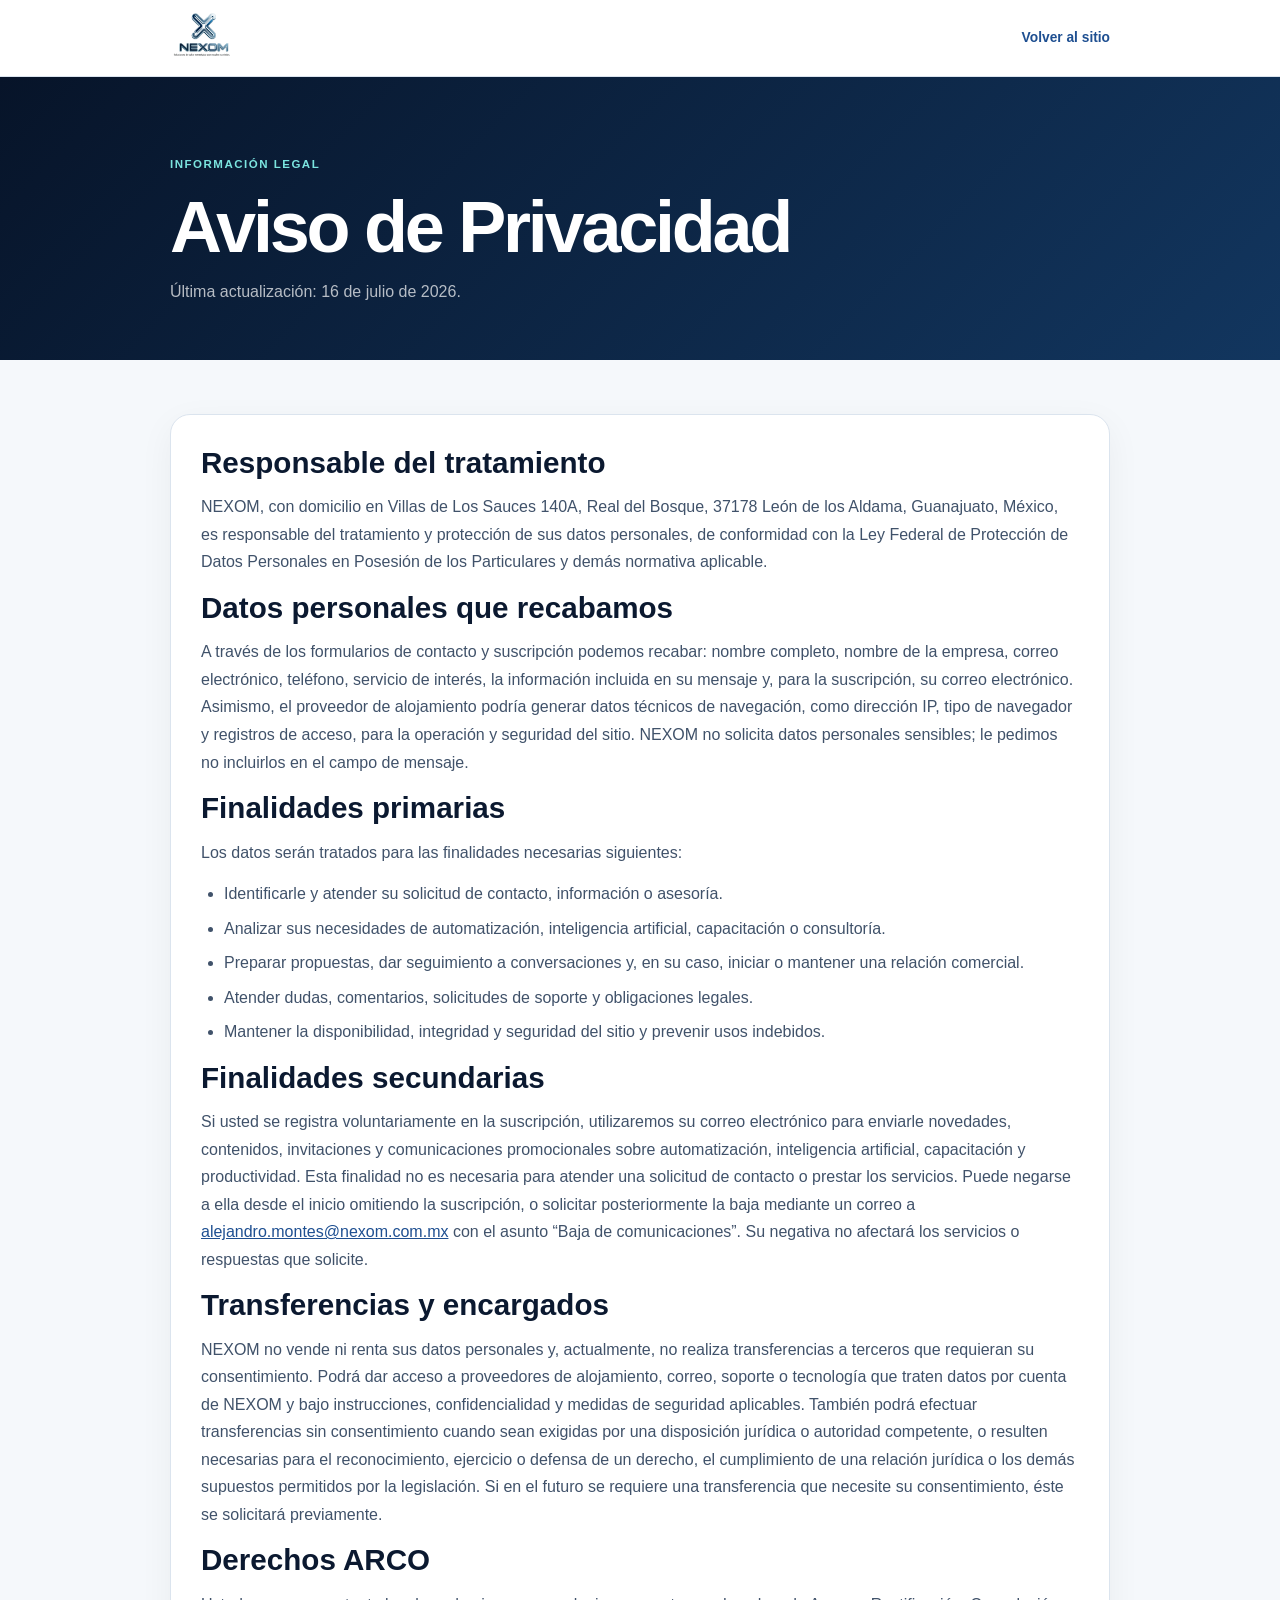
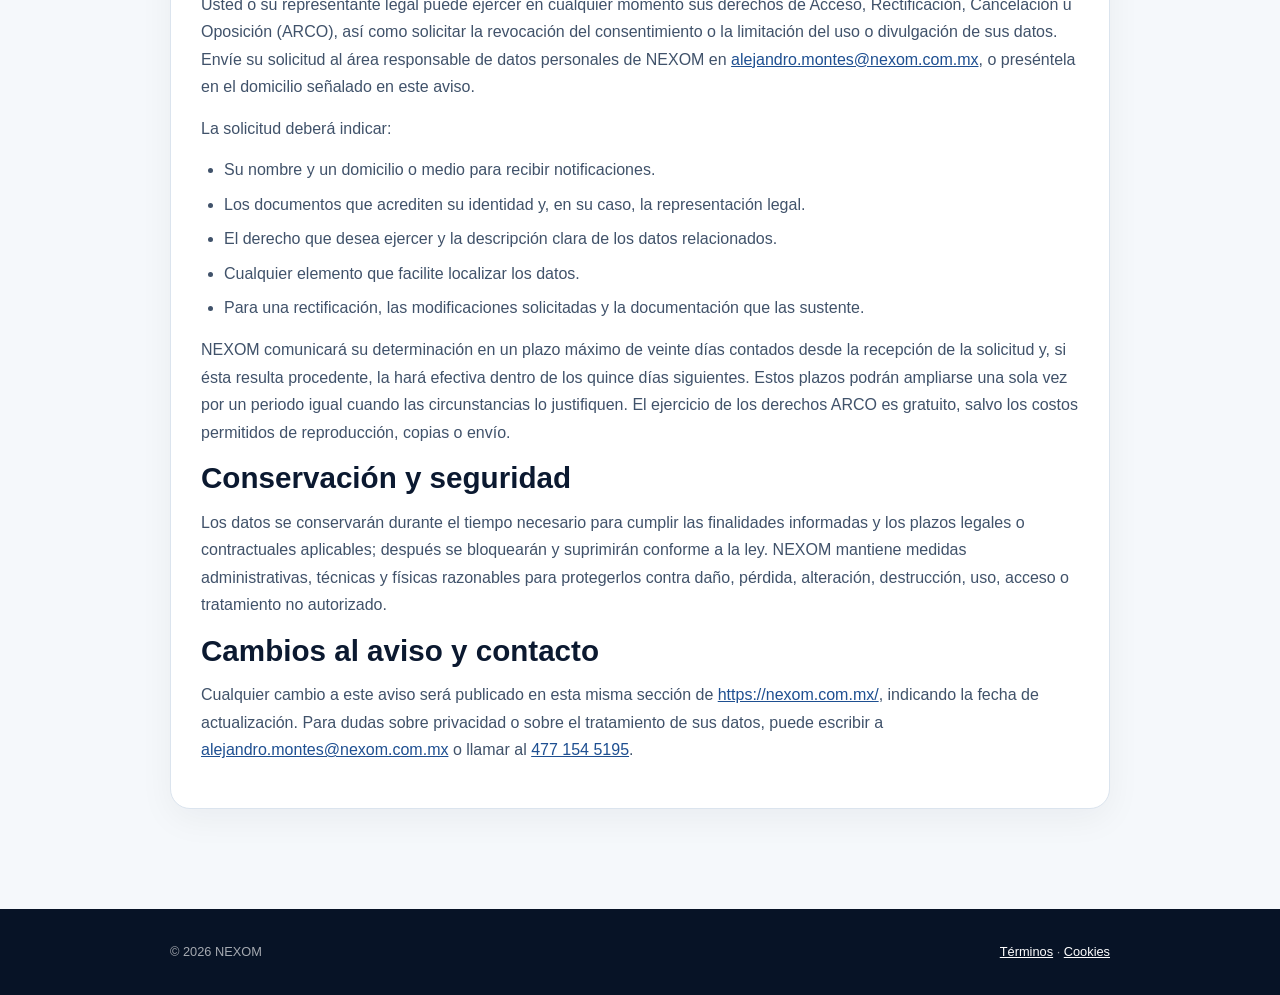
==== aviso-de-privacidad/index.html @ 3512c061 "segundo diseño de pádina versión 03  05/08/2026" ====
<!doctype html>
<html lang="es-MX">
<head>
  <meta charset="utf-8"><meta name="viewport" content="width=device-width,initial-scale=1">
  <title>Aviso de Privacidad | NEXOM</title>
  <meta name="description" content="Aviso de Privacidad de NEXOM.">
  <link rel="icon" href="../images/logo_nexom_sinfondo.png" type="image/png"><link rel="stylesheet" href="../css/legal.css">
</head>
<body>
<header class="legal-header"><div class="container legal-nav"><a class="legal-brand" href="../index.html" aria-label="NEXOM, inicio"><img src="../images/logo_nexom_sinfondo.png" alt="NEXOM"></a><a class="back-link" href="../index.html">Volver al sitio</a></div></header>
<section class="legal-hero"><div class="container"><span>Información legal</span><h1>Aviso de Privacidad</h1><p>Última actualización: 16 de julio de 2026.</p></div></section>
<main class="legal-main"><div class="container"><article class="legal-card">
  <h2>Responsable del tratamiento</h2>
  <p>NEXOM, con domicilio en Villas de Los Sauces 140A, Real del Bosque, 37178 León de los Aldama, Guanajuato, México, es responsable del tratamiento y protección de sus datos personales, de conformidad con la Ley Federal de Protección de Datos Personales en Posesión de los Particulares y demás normativa aplicable.</p>

  <h2>Datos personales que recabamos</h2>
  <p>A través de los formularios de contacto y suscripción podemos recabar: nombre completo, nombre de la empresa, correo electrónico, teléfono, servicio de interés, la información incluida en su mensaje y, para la suscripción, su correo electrónico. Asimismo, el proveedor de alojamiento podría generar datos técnicos de navegación, como dirección IP, tipo de navegador y registros de acceso, para la operación y seguridad del sitio. NEXOM no solicita datos personales sensibles; le pedimos no incluirlos en el campo de mensaje.</p>

  <h2>Finalidades primarias</h2>
  <p>Los datos serán tratados para las finalidades necesarias siguientes:</p>
  <ul><li>Identificarle y atender su solicitud de contacto, información o asesoría.</li><li>Analizar sus necesidades de automatización, inteligencia artificial, capacitación o consultoría.</li><li>Preparar propuestas, dar seguimiento a conversaciones y, en su caso, iniciar o mantener una relación comercial.</li><li>Atender dudas, comentarios, solicitudes de soporte y obligaciones legales.</li><li>Mantener la disponibilidad, integridad y seguridad del sitio y prevenir usos indebidos.</li></ul>

  <h2>Finalidades secundarias</h2>
  <p>Si usted se registra voluntariamente en la suscripción, utilizaremos su correo electrónico para enviarle novedades, contenidos, invitaciones y comunicaciones promocionales sobre automatización, inteligencia artificial, capacitación y productividad. Esta finalidad no es necesaria para atender una solicitud de contacto o prestar los servicios. Puede negarse a ella desde el inicio omitiendo la suscripción, o solicitar posteriormente la baja mediante un correo a <a href="mailto:alejandro.montes@nexom.com.mx">alejandro.montes@nexom.com.mx</a> con el asunto “Baja de comunicaciones”. Su negativa no afectará los servicios o respuestas que solicite.</p>

  <h2>Transferencias y encargados</h2>
  <p>NEXOM no vende ni renta sus datos personales y, actualmente, no realiza transferencias a terceros que requieran su consentimiento. Podrá dar acceso a proveedores de alojamiento, correo, soporte o tecnología que traten datos por cuenta de NEXOM y bajo instrucciones, confidencialidad y medidas de seguridad aplicables. También podrá efectuar transferencias sin consentimiento cuando sean exigidas por una disposición jurídica o autoridad competente, o resulten necesarias para el reconocimiento, ejercicio o defensa de un derecho, el cumplimiento de una relación jurídica o los demás supuestos permitidos por la legislación. Si en el futuro se requiere una transferencia que necesite su consentimiento, éste se solicitará previamente.</p>

  <h2>Derechos ARCO</h2>
  <p>Usted o su representante legal puede ejercer en cualquier momento sus derechos de Acceso, Rectificación, Cancelación u Oposición (ARCO), así como solicitar la revocación del consentimiento o la limitación del uso o divulgación de sus datos. Envíe su solicitud al área responsable de datos personales de NEXOM en <a href="mailto:alejandro.montes@nexom.com.mx">alejandro.montes@nexom.com.mx</a>, o preséntela en el domicilio señalado en este aviso.</p>
  <p>La solicitud deberá indicar:</p>
  <ul><li>Su nombre y un domicilio o medio para recibir notificaciones.</li><li>Los documentos que acrediten su identidad y, en su caso, la representación legal.</li><li>El derecho que desea ejercer y la descripción clara de los datos relacionados.</li><li>Cualquier elemento que facilite localizar los datos.</li><li>Para una rectificación, las modificaciones solicitadas y la documentación que las sustente.</li></ul>
  <p>NEXOM comunicará su determinación en un plazo máximo de veinte días contados desde la recepción de la solicitud y, si ésta resulta procedente, la hará efectiva dentro de los quince días siguientes. Estos plazos podrán ampliarse una sola vez por un periodo igual cuando las circunstancias lo justifiquen. El ejercicio de los derechos ARCO es gratuito, salvo los costos permitidos de reproducción, copias o envío.</p>

  <h2>Conservación y seguridad</h2>
  <p>Los datos se conservarán durante el tiempo necesario para cumplir las finalidades informadas y los plazos legales o contractuales aplicables; después se bloquearán y suprimirán conforme a la ley. NEXOM mantiene medidas administrativas, técnicas y físicas razonables para protegerlos contra daño, pérdida, alteración, destrucción, uso, acceso o tratamiento no autorizado.</p>

  <h2>Cambios al aviso y contacto</h2>
  <p>Cualquier cambio a este aviso será publicado en esta misma sección de <a href="https://nexom.com.mx/">https://nexom.com.mx/</a>, indicando la fecha de actualización. Para dudas sobre privacidad o sobre el tratamiento de sus datos, puede escribir a <a href="mailto:alejandro.montes@nexom.com.mx">alejandro.montes@nexom.com.mx</a> o llamar al <a href="tel:+524771545195">477 154 5195</a>.</p>
</article></div></main>
<footer class="legal-footer"><div class="container legal-footer-inner"><span>© 2026 NEXOM</span><span><a href="../terminos-y-condiciones/index.html">Términos</a> · <a href="../politica-de-cookies/index.html">Cookies</a></span></div></footer>
</body>
</html>
---- css/legal.css ----
:root{--ink:#0b1930;--navy:#0d2242;--blue:#1e4f91;--cyan:#1fb6b2;--paper:#f5f8fb;--white:#fff;--muted:#607089;--line:#dbe4ee;--max:940px}
*{box-sizing:border-box}
html{scroll-behavior:smooth}
body{margin:0;background:var(--paper);color:var(--ink);font-family:Inter,"Segoe UI",Arial,sans-serif;line-height:1.72}
a{color:var(--blue)}
.container{width:min(calc(100% - 36px),var(--max));margin:auto}
.legal-header{position:sticky;top:0;z-index:20;background:rgba(255,255,255,.96);border-bottom:1px solid var(--line);backdrop-filter:blur(14px)}
.legal-nav{min-height:76px;display:flex;align-items:center;justify-content:space-between;gap:20px}
.legal-brand{display:flex;align-items:center;text-decoration:none}
.legal-brand img{display:block;width:68px;height:68px;object-fit:contain}
.back-link{font-size:.86rem;font-weight:800;text-decoration:none}
.legal-hero{padding:72px 0 54px;background:linear-gradient(135deg,#071429,#12365f);color:#fff}
.legal-hero span{color:#7be4df;font-size:.72rem;font-weight:900;letter-spacing:.13em;text-transform:uppercase}
.legal-hero h1{max-width:820px;margin:13px 0 14px;font-size:clamp(2.25rem,6vw,4.5rem);line-height:1.04;letter-spacing:-.045em}
.legal-hero p{max-width:760px;margin:0;color:rgba(255,255,255,.7)}
.legal-main{padding:54px 0 80px}
.notice{padding:18px 20px;border-left:4px solid var(--cyan);border-radius:10px;background:#eaf7f6;color:#29465c;margin-bottom:24px}
.legal-card{padding:30px;border:1px solid var(--line);border-radius:20px;background:#fff;box-shadow:0 10px 35px rgba(11,25,48,.05);margin-bottom:20px}
.legal-card h2{margin:0 0 13px;font-size:clamp(1.35rem,3vw,1.85rem);line-height:1.2}
.legal-card h3{margin:22px 0 8px;font-size:1.05rem}
.legal-card p{margin:0 0 14px;color:#40526a}
.legal-card ul,.legal-card ol{margin:0 0 14px;padding-left:23px;color:#40526a}
.legal-card li+li{margin-top:7px}
.placeholder{padding:2px 5px;border-radius:5px;background:#fff0c8;color:#784f00;font-weight:800}
.legal-table{width:100%;border-collapse:collapse;margin:14px 0;font-size:.9rem}
.legal-table th,.legal-table td{padding:12px;text-align:left;vertical-align:top;border:1px solid var(--line)}
.legal-table th{background:#eef4f8}
.legal-footer{padding:32px 0;background:#071326;color:rgba(255,255,255,.64);font-size:.8rem}
.legal-footer-inner{display:flex;justify-content:space-between;gap:20px;flex-wrap:wrap}
.legal-footer a{color:#fff}
@media(max-width:680px){.legal-nav{min-height:66px}.legal-brand img{width:60px;height:60px}.back-link{font-size:.72rem}.legal-hero{padding:52px 0 40px}.legal-main{padding:34px 0 58px}.legal-card{padding:22px 18px}.legal-table{display:block;overflow-x:auto;font-size:.78rem}}
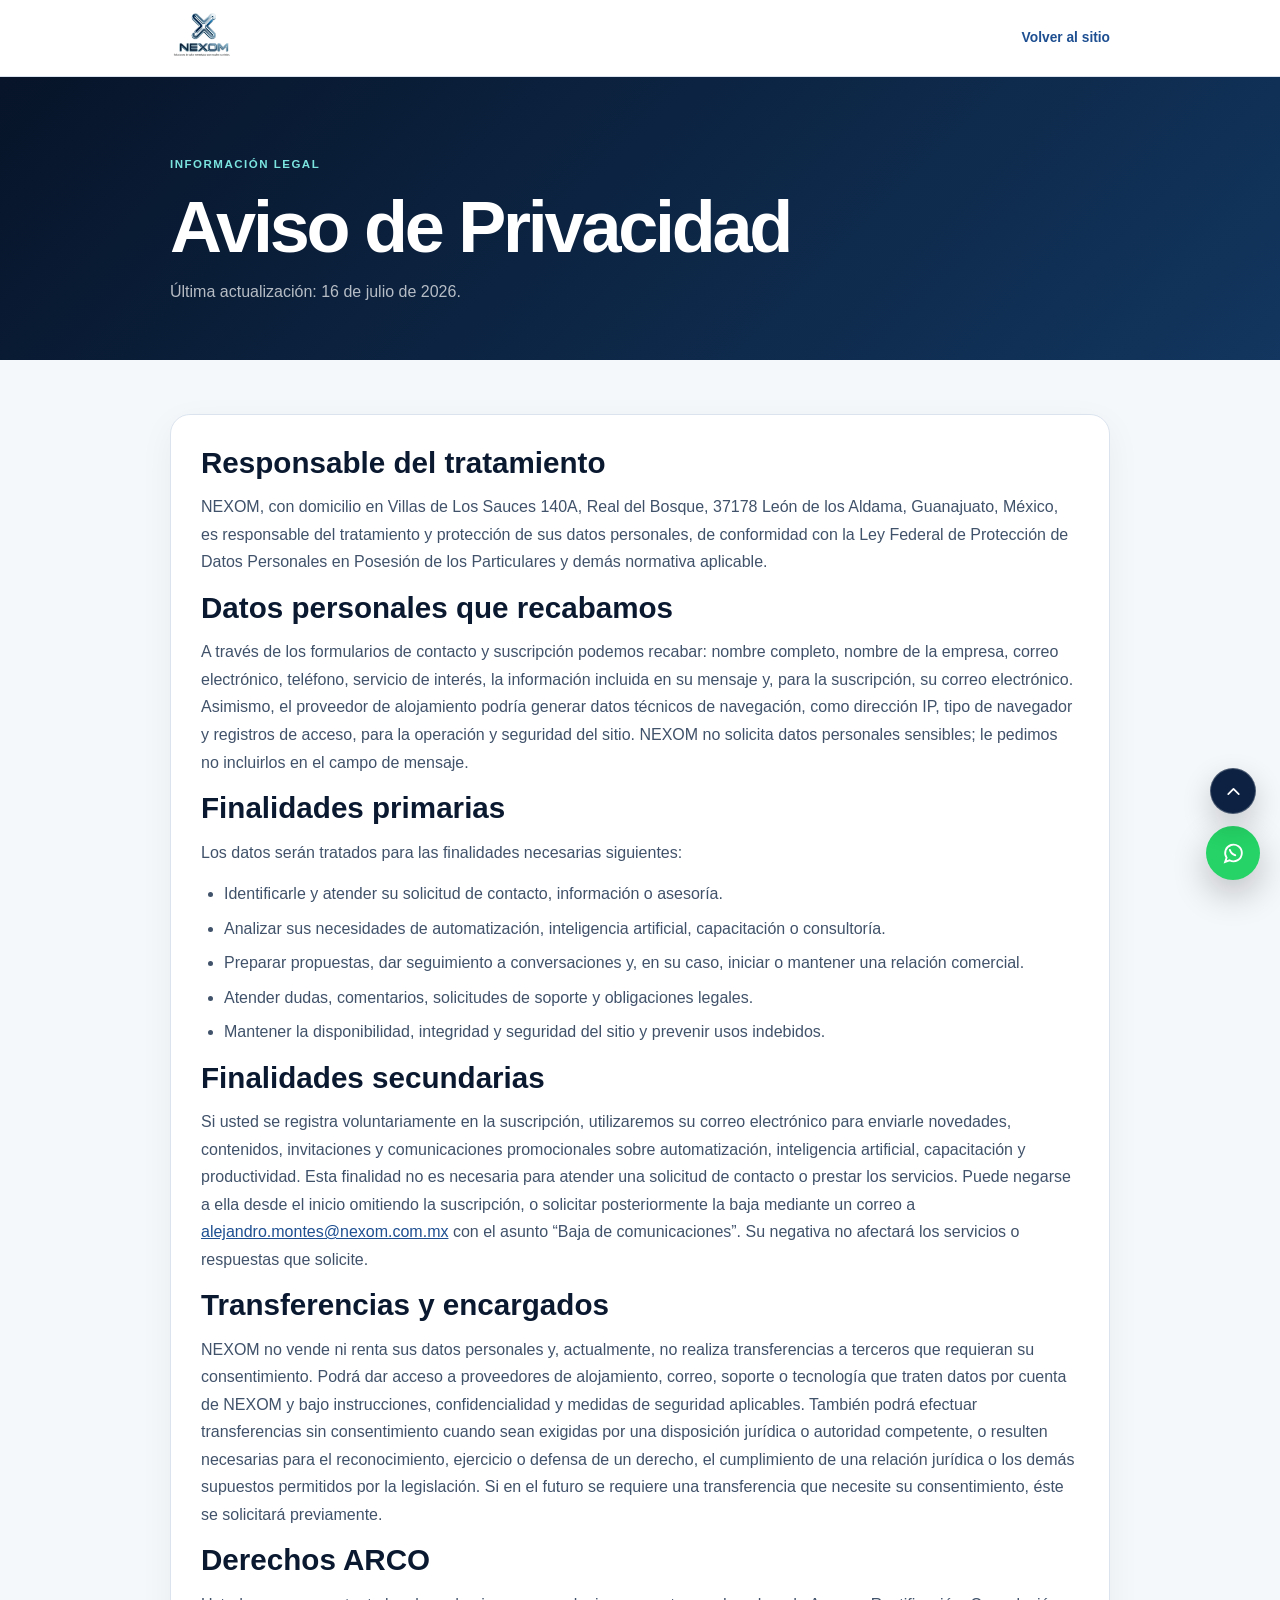
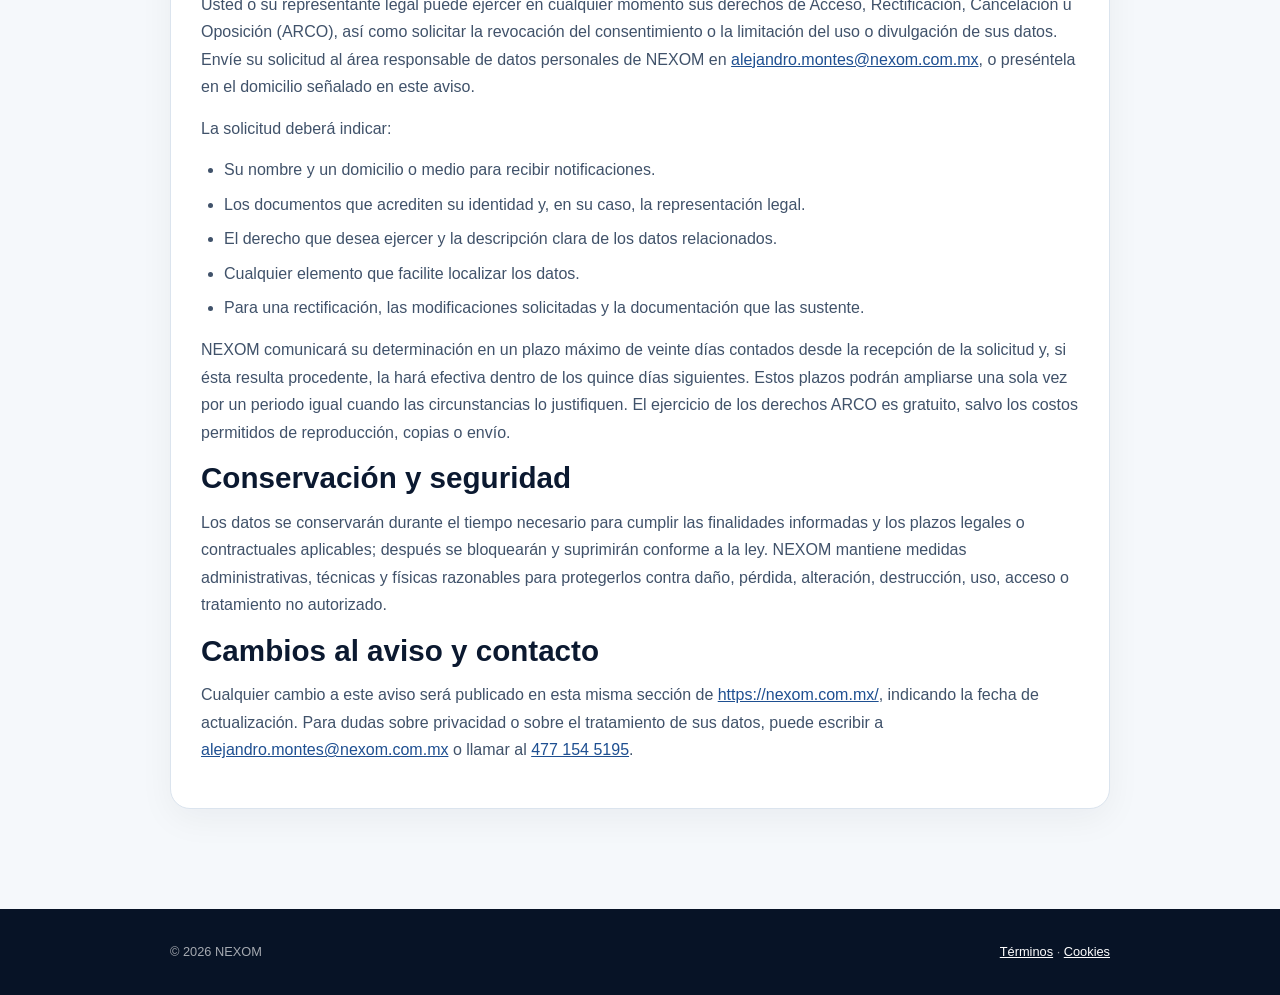
==== commit 63526a33: "segundo diseño de página versión 03  07/08/2026" ====
--- a/aviso-de-privacidad/index.html
+++ b/aviso-de-privacidad/index.html
@@ -6,7 +6,7 @@
   <meta name="description" content="Aviso de Privacidad de NEXOM.">
   <link rel="icon" href="../images/logo_nexom_sinfondo.png" type="image/png"><link rel="stylesheet" href="../css/legal.css">
 </head>
-<body>
+<body id="top">
 <header class="legal-header"><div class="container legal-nav"><a class="legal-brand" href="../index.html" aria-label="NEXOM, inicio"><img src="../images/logo_nexom_sinfondo.png" alt="NEXOM"></a><a class="back-link" href="../index.html">Volver al sitio</a></div></header>
 <section class="legal-hero"><div class="container"><span>Información legal</span><h1>Aviso de Privacidad</h1><p>Última actualización: 16 de julio de 2026.</p></div></section>
 <main class="legal-main"><div class="container"><article class="legal-card">
@@ -39,6 +39,7 @@
   <p>Cualquier cambio a este aviso será publicado en esta misma sección de <a href="https://nexom.com.mx/">https://nexom.com.mx/</a>, indicando la fecha de actualización. Para dudas sobre privacidad o sobre el tratamiento de sus datos, puede escribir a <a href="mailto:alejandro.montes@nexom.com.mx">alejandro.montes@nexom.com.mx</a> o llamar al <a href="tel:+524771545195">477 154 5195</a>.</p>
 </article></div></main>
 <footer class="legal-footer"><div class="container legal-footer-inner"><span>© 2026 NEXOM</span><span><a href="../terminos-y-condiciones/index.html">Términos</a> · <a href="../politica-de-cookies/index.html">Cookies</a></span></div></footer>
+<a class="whatsapp" href="https://wa.me/524771545195" target="_blank" rel="noopener noreferrer" aria-label="Contactar a NEXOM por WhatsApp al 477 154 5195"><svg viewBox="0 0 24 24" fill="none" aria-hidden="true"><path d="M20 11.5a8 8 0 0 1-11.8 7L4 20l1.4-4A8 8 0 1 1 20 11.5Z" stroke="currentColor" stroke-width="1.8"/><path d="M8.5 8.5c.8 3 2.2 4.4 5.2 5.2" stroke="currentColor" stroke-width="1.8" stroke-linecap="round"/></svg></a>
+<a class="back-to-top" href="#top" aria-label="Volver al inicio de la página" title="Volver arriba"><svg viewBox="0 0 24 24" fill="none" aria-hidden="true"><path d="m6 15 6-6 6 6" stroke="currentColor" stroke-width="2" stroke-linecap="round" stroke-linejoin="round"/></svg></a>
 </body>
 </html>
-
--- a/css/legal.css
+++ b/css/legal.css
@@ -28,5 +28,7 @@
 .legal-footer{padding:32px 0;background:#071326;color:rgba(255,255,255,.64);font-size:.8rem}
 .legal-footer-inner{display:flex;justify-content:space-between;gap:20px;flex-wrap:wrap}
 .legal-footer a{color:#fff}
+.whatsapp{position:fixed;right:20px;bottom:20px;z-index:50;display:grid;width:54px;height:54px;place-items:center;border-radius:50%;background:#25d366;color:#fff;box-shadow:0 14px 35px rgba(0,0,0,.24);transition:transform .2s ease,box-shadow .2s ease}.whatsapp:hover{transform:translateY(-3px);box-shadow:0 18px 40px rgba(0,0,0,.3)}.whatsapp:focus-visible{outline:3px solid #fff;outline-offset:3px}.whatsapp svg{width:25px;height:25px}
+.back-to-top{position:fixed;right:24px;bottom:86px;z-index:50;display:grid;width:46px;height:46px;place-items:center;border:1px solid rgba(255,255,255,.24);border-radius:50%;background:var(--navy);color:#fff;text-decoration:none;box-shadow:0 12px 30px rgba(0,0,0,.2);transition:transform .2s ease,background-color .2s ease}.back-to-top:hover{transform:translateY(-3px);background:var(--blue)}.back-to-top:focus-visible{outline:3px solid var(--cyan);outline-offset:3px}.back-to-top svg{width:21px;height:21px}
+.cookie-control{position:fixed;left:20px;bottom:20px;z-index:50;display:flex;align-items:center;gap:9px;min-height:46px;padding:10px 15px;border:1px solid rgba(255,255,255,.3);border-radius:999px;background:var(--navy);color:#fff;font:inherit;font-size:.76rem;font-weight:800;box-shadow:0 12px 30px rgba(0,0,0,.22);cursor:pointer;transition:transform .2s ease,background-color .2s ease}.cookie-control:hover{transform:translateY(-3px);background:var(--blue)}.cookie-control:focus-visible{outline:3px solid var(--cyan);outline-offset:3px}.cookie-control[aria-pressed="true"]{background:#315b55}.cookie-control svg{width:21px;height:21px;flex:0 0 21px}.cookie-preference-status{padding:14px 16px;border-left:4px solid var(--cyan);border-radius:10px;background:#eaf7f6;color:#29465c!important;font-weight:700}@media(max-width:680px){.cookie-control{left:10px;bottom:10px;max-width:calc(100vw - 88px);padding:9px 12px;font-size:.68rem}.cookie-control span{overflow:hidden;text-overflow:ellipsis;white-space:nowrap}}
 @media(max-width:680px){.legal-nav{min-height:66px}.legal-brand img{width:60px;height:60px}.back-link{font-size:.72rem}.legal-hero{padding:52px 0 40px}.legal-main{padding:34px 0 58px}.legal-card{padding:22px 18px}.legal-table{display:block;overflow-x:auto;font-size:.78rem}}
-
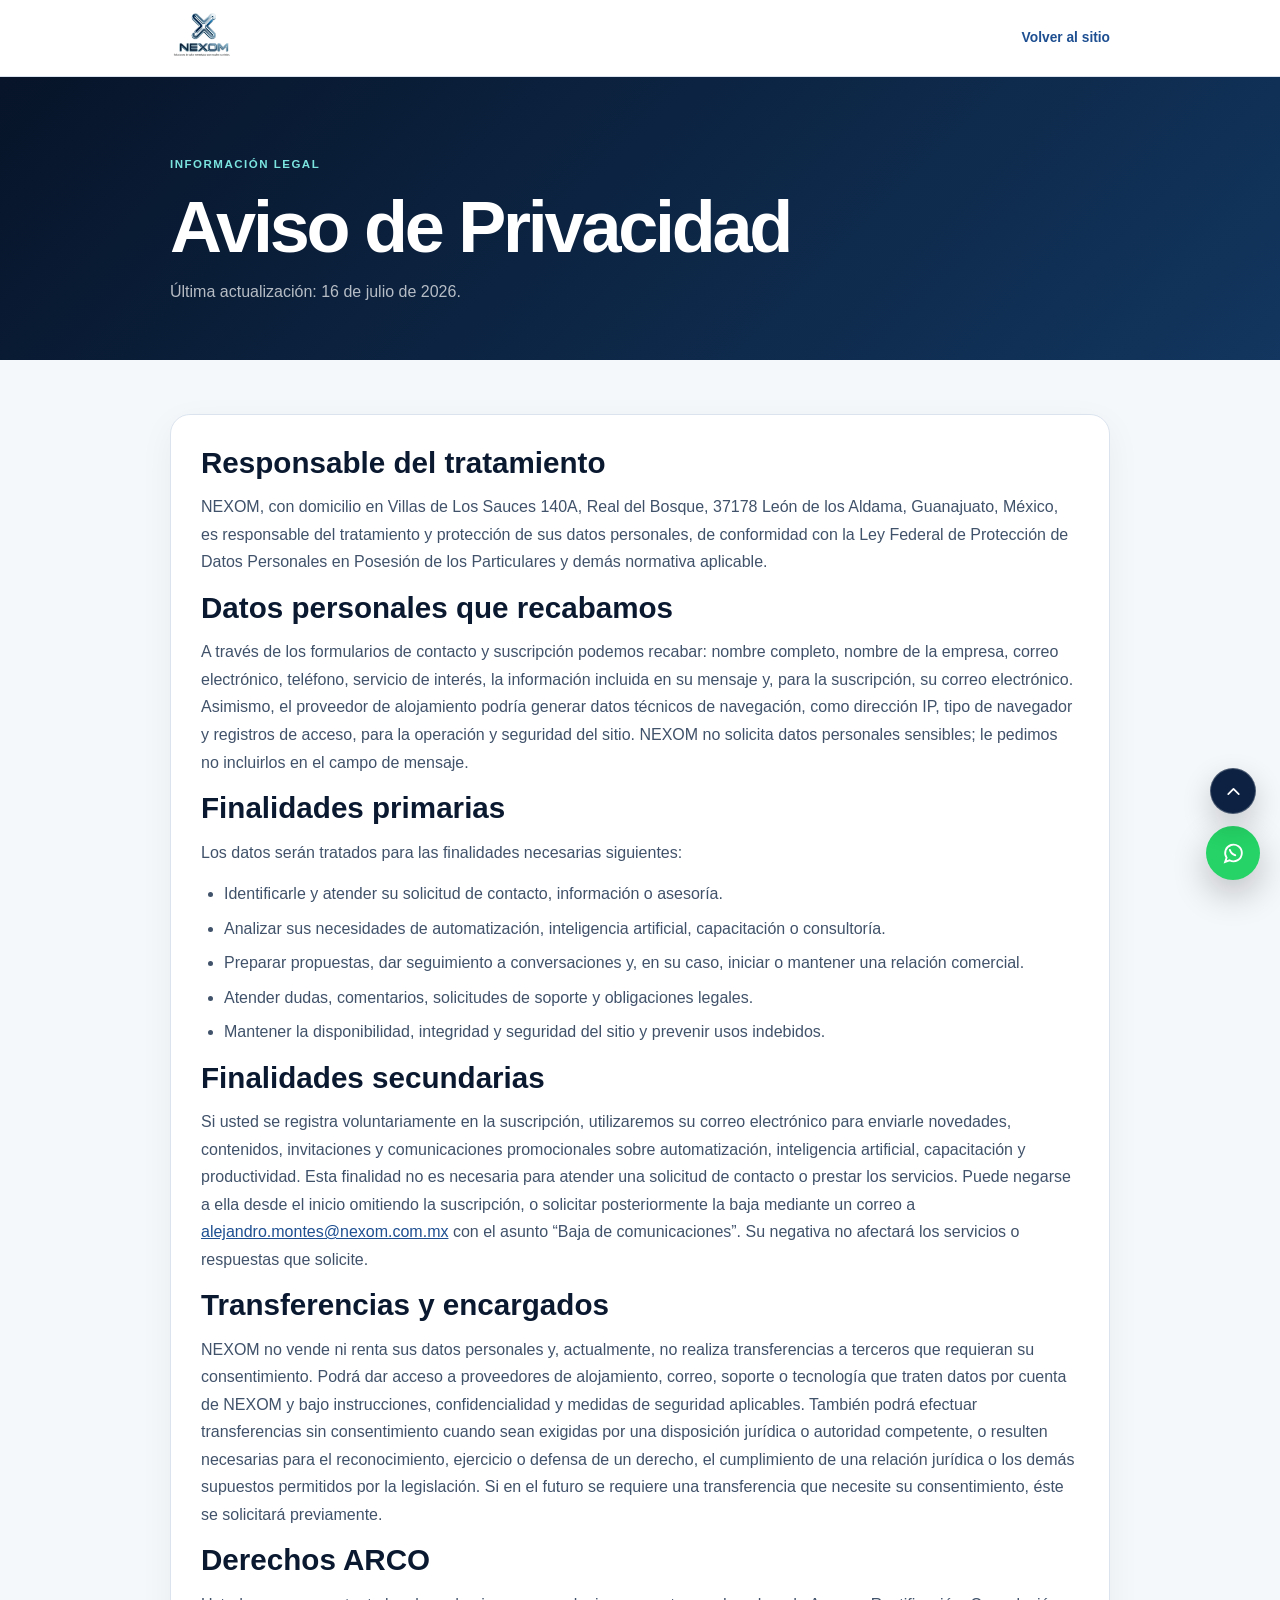
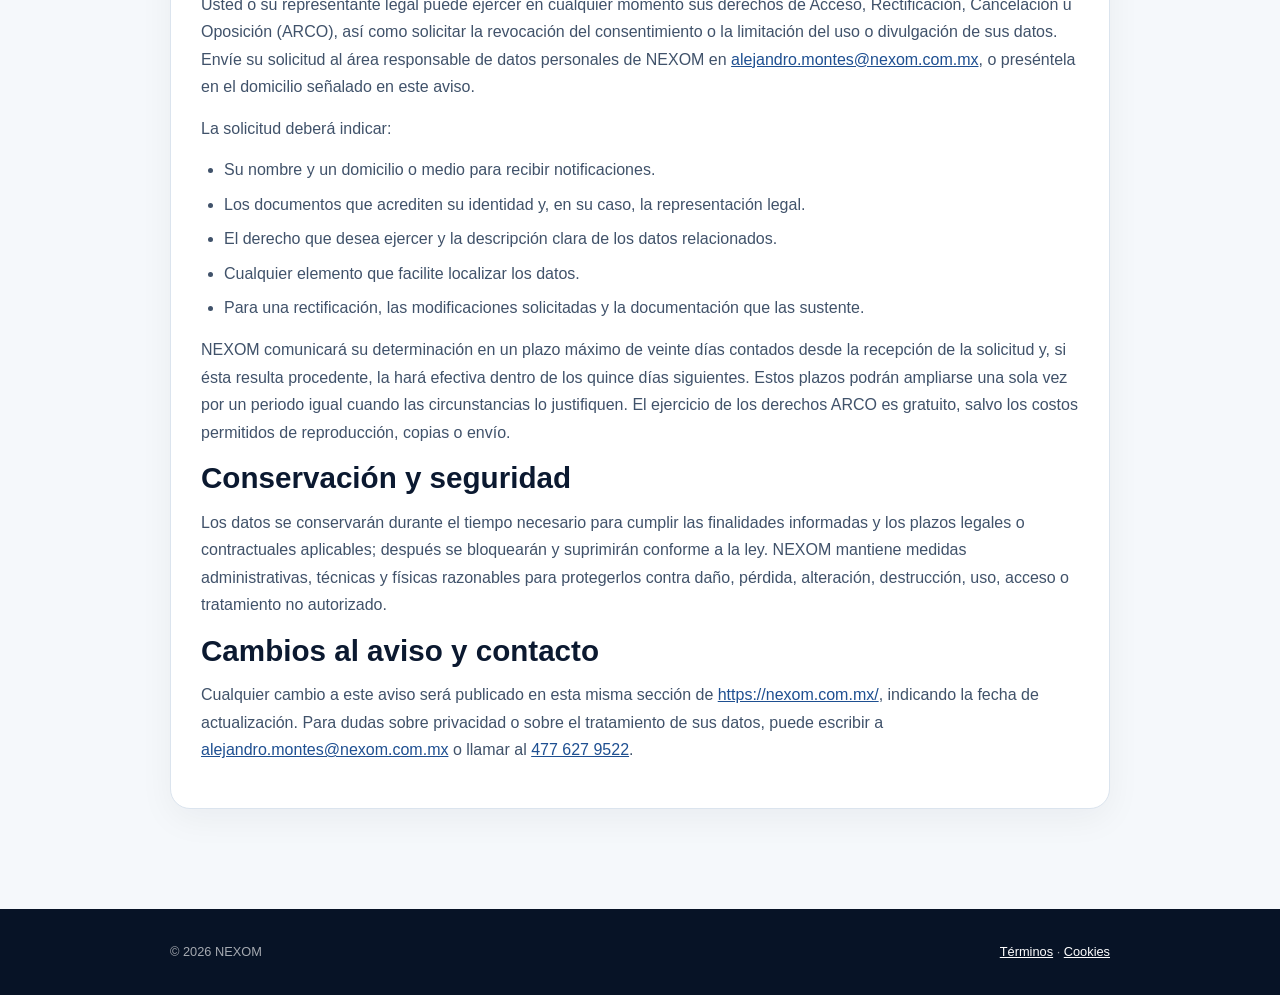
==== commit fb657bd7: "Cambio de no. tel 4776279522 versión01 07/09/2026" ====
--- a/aviso-de-privacidad/index.html
+++ b/aviso-de-privacidad/index.html
@@ -36,10 +36,10 @@
   <p>Los datos se conservarán durante el tiempo necesario para cumplir las finalidades informadas y los plazos legales o contractuales aplicables; después se bloquearán y suprimirán conforme a la ley. NEXOM mantiene medidas administrativas, técnicas y físicas razonables para protegerlos contra daño, pérdida, alteración, destrucción, uso, acceso o tratamiento no autorizado.</p>
 
   <h2>Cambios al aviso y contacto</h2>
-  <p>Cualquier cambio a este aviso será publicado en esta misma sección de <a href="https://nexom.com.mx/">https://nexom.com.mx/</a>, indicando la fecha de actualización. Para dudas sobre privacidad o sobre el tratamiento de sus datos, puede escribir a <a href="mailto:alejandro.montes@nexom.com.mx">alejandro.montes@nexom.com.mx</a> o llamar al <a href="tel:+524771545195">477 154 5195</a>.</p>
+  <p>Cualquier cambio a este aviso será publicado en esta misma sección de <a href="https://nexom.com.mx/">https://nexom.com.mx/</a>, indicando la fecha de actualización. Para dudas sobre privacidad o sobre el tratamiento de sus datos, puede escribir a <a href="mailto:alejandro.montes@nexom.com.mx">alejandro.montes@nexom.com.mx</a> o llamar al <a href="tel:+524776279522">477 627 9522</a>.</p>
 </article></div></main>
 <footer class="legal-footer"><div class="container legal-footer-inner"><span>© 2026 NEXOM</span><span><a href="../terminos-y-condiciones/index.html">Términos</a> · <a href="../politica-de-cookies/index.html">Cookies</a></span></div></footer>
-<a class="whatsapp" href="https://wa.me/524771545195" target="_blank" rel="noopener noreferrer" aria-label="Contactar a NEXOM por WhatsApp al 477 154 5195"><svg viewBox="0 0 24 24" fill="none" aria-hidden="true"><path d="M20 11.5a8 8 0 0 1-11.8 7L4 20l1.4-4A8 8 0 1 1 20 11.5Z" stroke="currentColor" stroke-width="1.8"/><path d="M8.5 8.5c.8 3 2.2 4.4 5.2 5.2" stroke="currentColor" stroke-width="1.8" stroke-linecap="round"/></svg></a>
+<a class="whatsapp" href="https://wa.me/524776279522" target="_blank" rel="noopener noreferrer" aria-label="Contactar a NEXOM por WhatsApp al 477 627 9522"><svg viewBox="0 0 24 24" fill="none" aria-hidden="true"><path d="M20 11.5a8 8 0 0 1-11.8 7L4 20l1.4-4A8 8 0 1 1 20 11.5Z" stroke="currentColor" stroke-width="1.8"/><path d="M8.5 8.5c.8 3 2.2 4.4 5.2 5.2" stroke="currentColor" stroke-width="1.8" stroke-linecap="round"/></svg></a>
 <a class="back-to-top" href="#top" aria-label="Volver al inicio de la página" title="Volver arriba"><svg viewBox="0 0 24 24" fill="none" aria-hidden="true"><path d="m6 15 6-6 6 6" stroke="currentColor" stroke-width="2" stroke-linecap="round" stroke-linejoin="round"/></svg></a>
 </body>
 </html>
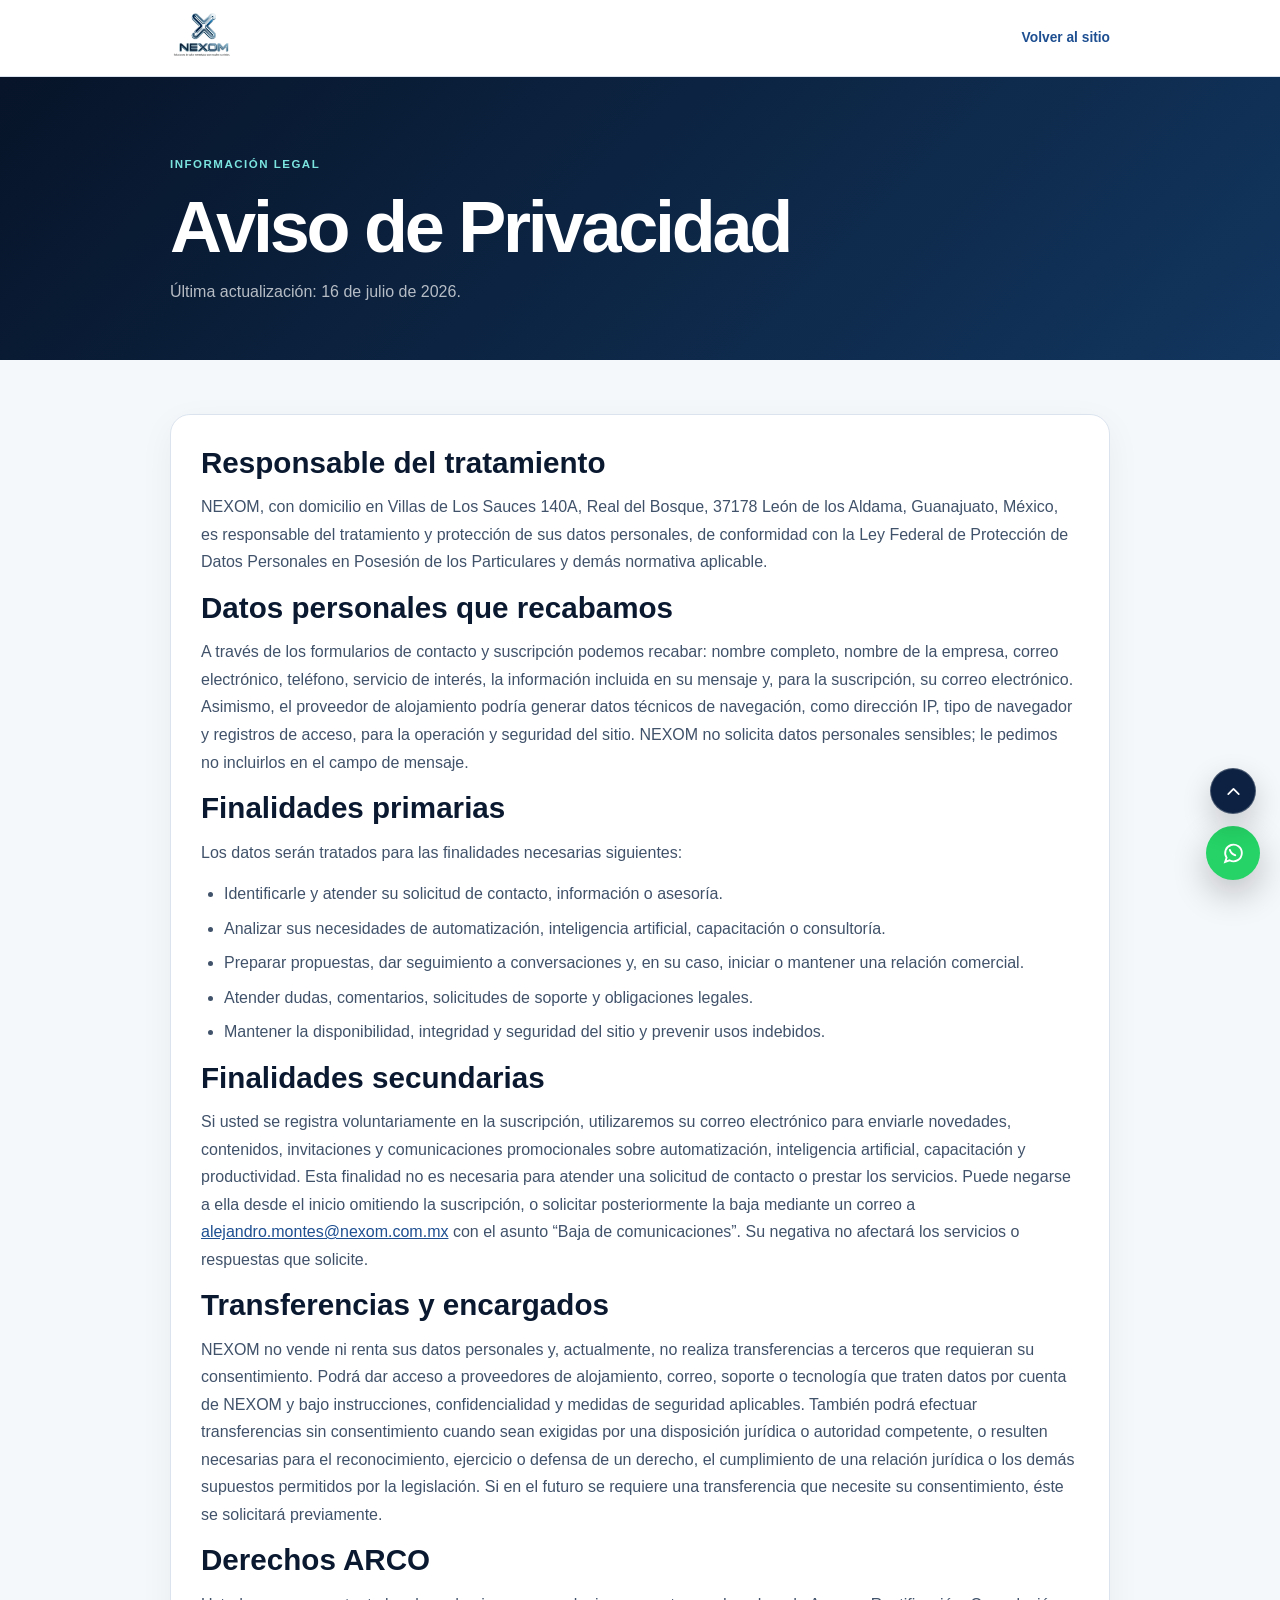
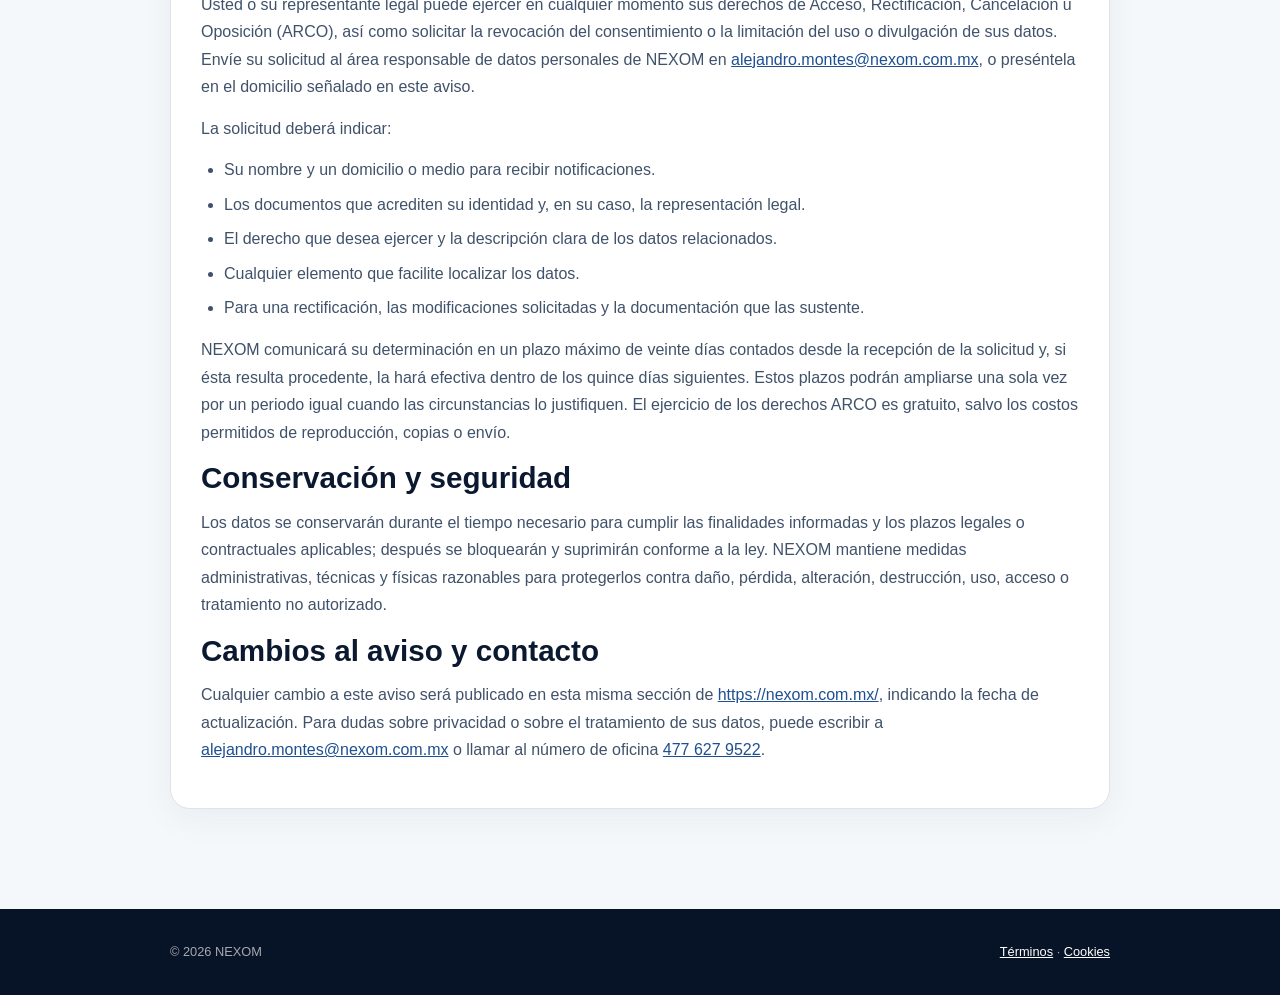
==== commit b52839b7: "Cambio de congruencia web  versión 01  07/09/2026" ====
--- a/aviso-de-privacidad/index.html
+++ b/aviso-de-privacidad/index.html
@@ -36,10 +36,10 @@
   <p>Los datos se conservarán durante el tiempo necesario para cumplir las finalidades informadas y los plazos legales o contractuales aplicables; después se bloquearán y suprimirán conforme a la ley. NEXOM mantiene medidas administrativas, técnicas y físicas razonables para protegerlos contra daño, pérdida, alteración, destrucción, uso, acceso o tratamiento no autorizado.</p>
 
   <h2>Cambios al aviso y contacto</h2>
-  <p>Cualquier cambio a este aviso será publicado en esta misma sección de <a href="https://nexom.com.mx/">https://nexom.com.mx/</a>, indicando la fecha de actualización. Para dudas sobre privacidad o sobre el tratamiento de sus datos, puede escribir a <a href="mailto:alejandro.montes@nexom.com.mx">alejandro.montes@nexom.com.mx</a> o llamar al <a href="tel:+524776279522">477 627 9522</a>.</p>
+  <p>Cualquier cambio a este aviso será publicado en esta misma sección de <a href="https://nexom.com.mx/">https://nexom.com.mx/</a>, indicando la fecha de actualización. Para dudas sobre privacidad o sobre el tratamiento de sus datos, puede escribir a <a href="mailto:alejandro.montes@nexom.com.mx">alejandro.montes@nexom.com.mx</a> o llamar al número de oficina <a href="tel:+524776279522">477 627 9522</a>.</p>
 </article></div></main>
 <footer class="legal-footer"><div class="container legal-footer-inner"><span>© 2026 NEXOM</span><span><a href="../terminos-y-condiciones/index.html">Términos</a> · <a href="../politica-de-cookies/index.html">Cookies</a></span></div></footer>
-<a class="whatsapp" href="https://wa.me/524776279522" target="_blank" rel="noopener noreferrer" aria-label="Contactar a NEXOM por WhatsApp al 477 627 9522"><svg viewBox="0 0 24 24" fill="none" aria-hidden="true"><path d="M20 11.5a8 8 0 0 1-11.8 7L4 20l1.4-4A8 8 0 1 1 20 11.5Z" stroke="currentColor" stroke-width="1.8"/><path d="M8.5 8.5c.8 3 2.2 4.4 5.2 5.2" stroke="currentColor" stroke-width="1.8" stroke-linecap="round"/></svg></a>
+<a class="whatsapp" href="https://wa.me/524771545195" target="_blank" rel="noopener noreferrer" aria-label="Contactar a NEXOM por WhatsApp al 477 154 5195"><svg viewBox="0 0 24 24" fill="none" aria-hidden="true"><path d="M20 11.5a8 8 0 0 1-11.8 7L4 20l1.4-4A8 8 0 1 1 20 11.5Z" stroke="currentColor" stroke-width="1.8"/><path d="M8.5 8.5c.8 3 2.2 4.4 5.2 5.2" stroke="currentColor" stroke-width="1.8" stroke-linecap="round"/></svg></a>
 <a class="back-to-top" href="#top" aria-label="Volver al inicio de la página" title="Volver arriba"><svg viewBox="0 0 24 24" fill="none" aria-hidden="true"><path d="m6 15 6-6 6 6" stroke="currentColor" stroke-width="2" stroke-linecap="round" stroke-linejoin="round"/></svg></a>
 </body>
 </html>
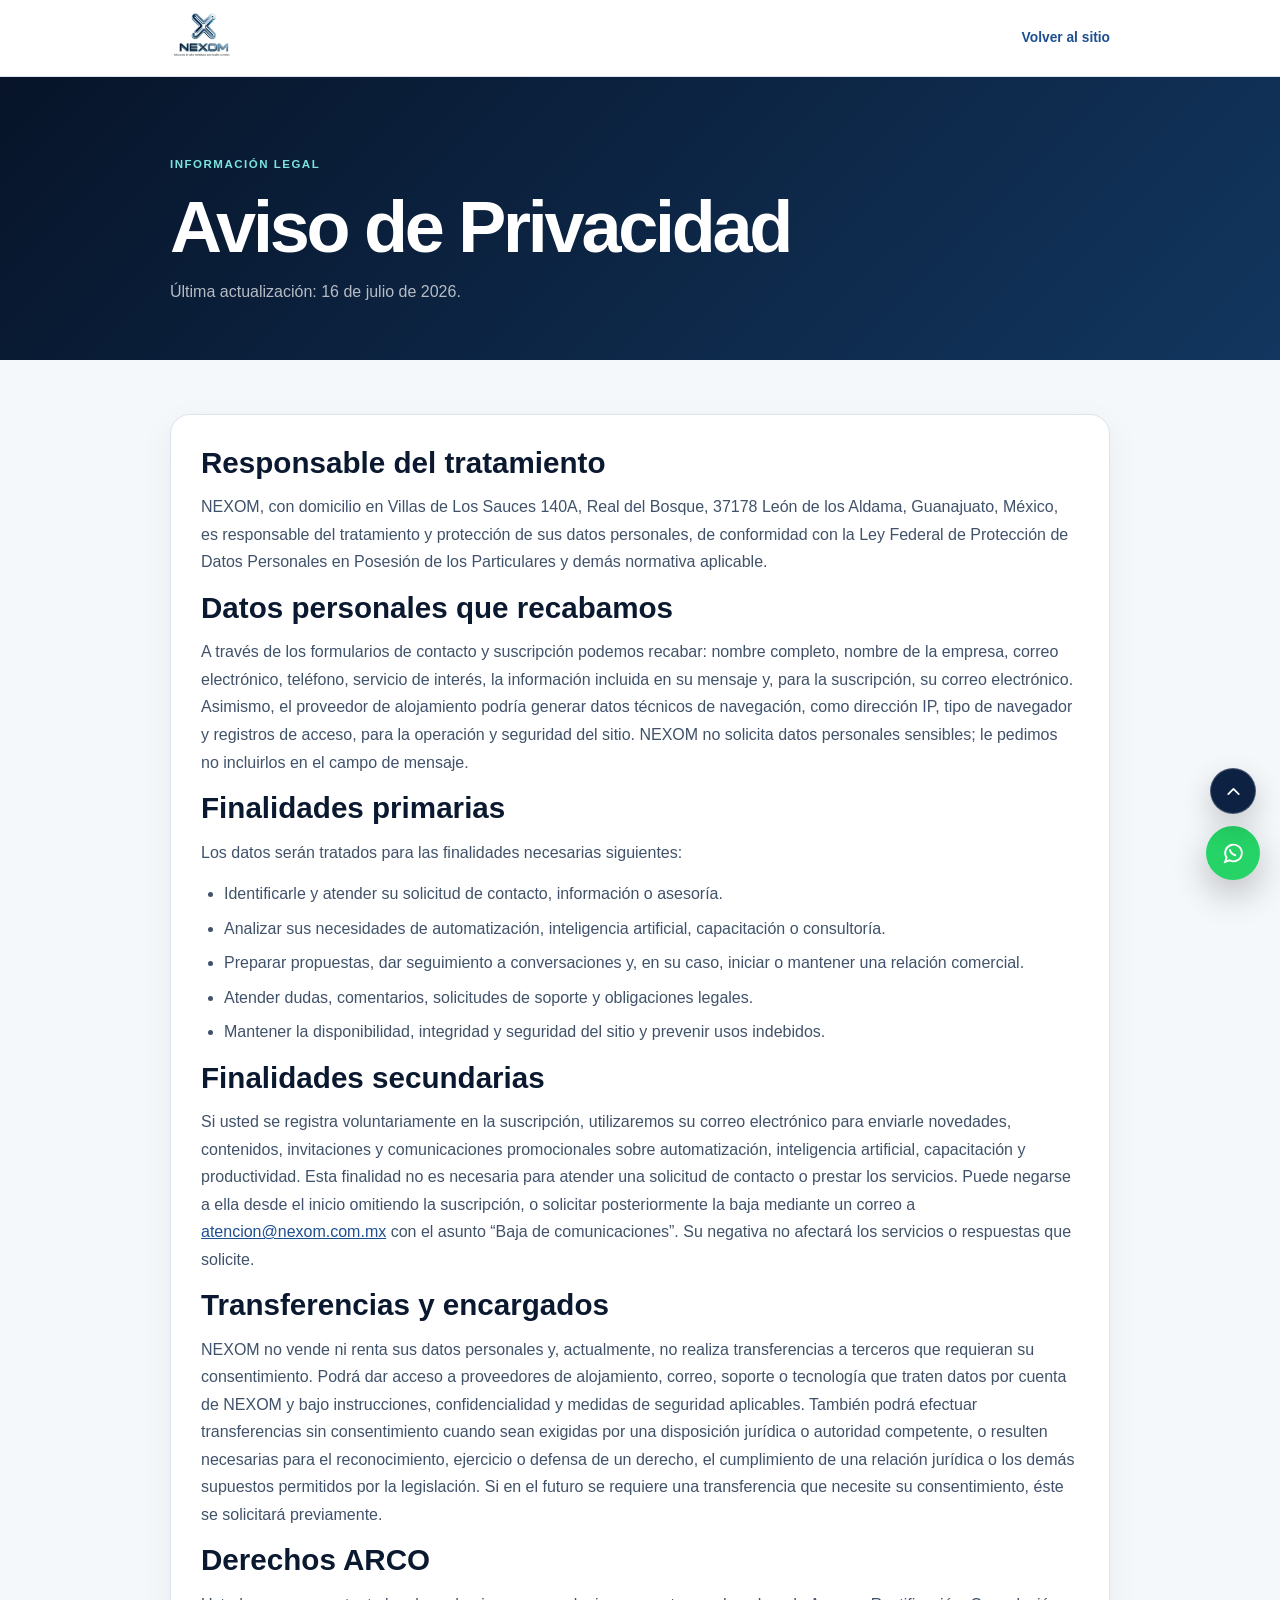
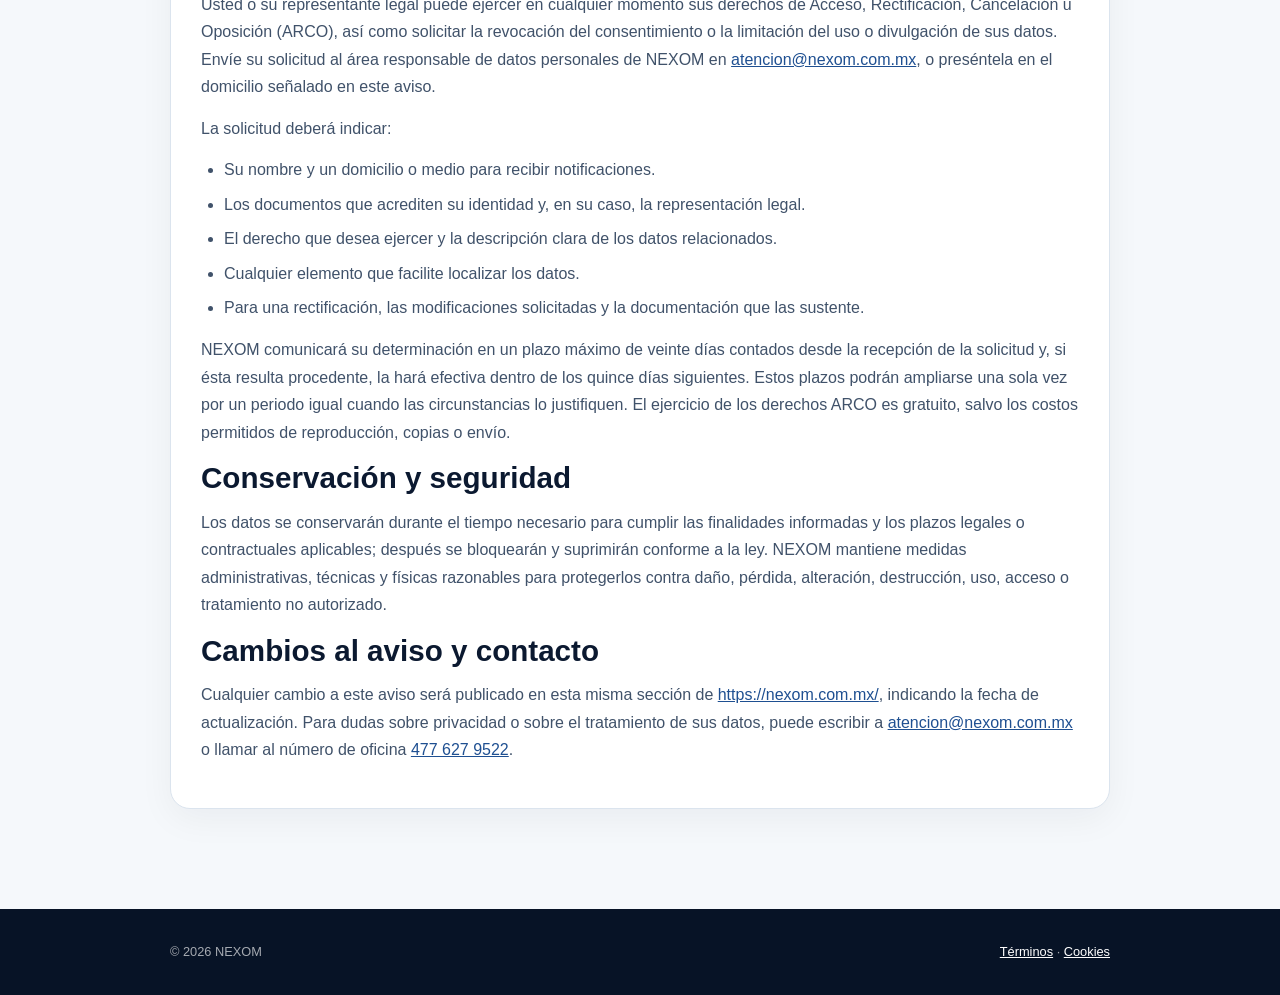
==== commit 408ad3a9: "Cambio de correo de contacto   versión 02  09/09/2026" ====
--- a/aviso-de-privacidad/index.html
+++ b/aviso-de-privacidad/index.html
@@ -21,13 +21,13 @@
   <ul><li>Identificarle y atender su solicitud de contacto, información o asesoría.</li><li>Analizar sus necesidades de automatización, inteligencia artificial, capacitación o consultoría.</li><li>Preparar propuestas, dar seguimiento a conversaciones y, en su caso, iniciar o mantener una relación comercial.</li><li>Atender dudas, comentarios, solicitudes de soporte y obligaciones legales.</li><li>Mantener la disponibilidad, integridad y seguridad del sitio y prevenir usos indebidos.</li></ul>
 
   <h2>Finalidades secundarias</h2>
-  <p>Si usted se registra voluntariamente en la suscripción, utilizaremos su correo electrónico para enviarle novedades, contenidos, invitaciones y comunicaciones promocionales sobre automatización, inteligencia artificial, capacitación y productividad. Esta finalidad no es necesaria para atender una solicitud de contacto o prestar los servicios. Puede negarse a ella desde el inicio omitiendo la suscripción, o solicitar posteriormente la baja mediante un correo a <a href="mailto:alejandro.montes@nexom.com.mx">alejandro.montes@nexom.com.mx</a> con el asunto “Baja de comunicaciones”. Su negativa no afectará los servicios o respuestas que solicite.</p>
+  <p>Si usted se registra voluntariamente en la suscripción, utilizaremos su correo electrónico para enviarle novedades, contenidos, invitaciones y comunicaciones promocionales sobre automatización, inteligencia artificial, capacitación y productividad. Esta finalidad no es necesaria para atender una solicitud de contacto o prestar los servicios. Puede negarse a ella desde el inicio omitiendo la suscripción, o solicitar posteriormente la baja mediante un correo a <a href="mailto:atencion@nexom.com.mx">atencion@nexom.com.mx</a> con el asunto “Baja de comunicaciones”. Su negativa no afectará los servicios o respuestas que solicite.</p>
 
   <h2>Transferencias y encargados</h2>
   <p>NEXOM no vende ni renta sus datos personales y, actualmente, no realiza transferencias a terceros que requieran su consentimiento. Podrá dar acceso a proveedores de alojamiento, correo, soporte o tecnología que traten datos por cuenta de NEXOM y bajo instrucciones, confidencialidad y medidas de seguridad aplicables. También podrá efectuar transferencias sin consentimiento cuando sean exigidas por una disposición jurídica o autoridad competente, o resulten necesarias para el reconocimiento, ejercicio o defensa de un derecho, el cumplimiento de una relación jurídica o los demás supuestos permitidos por la legislación. Si en el futuro se requiere una transferencia que necesite su consentimiento, éste se solicitará previamente.</p>
 
   <h2>Derechos ARCO</h2>
-  <p>Usted o su representante legal puede ejercer en cualquier momento sus derechos de Acceso, Rectificación, Cancelación u Oposición (ARCO), así como solicitar la revocación del consentimiento o la limitación del uso o divulgación de sus datos. Envíe su solicitud al área responsable de datos personales de NEXOM en <a href="mailto:alejandro.montes@nexom.com.mx">alejandro.montes@nexom.com.mx</a>, o preséntela en el domicilio señalado en este aviso.</p>
+  <p>Usted o su representante legal puede ejercer en cualquier momento sus derechos de Acceso, Rectificación, Cancelación u Oposición (ARCO), así como solicitar la revocación del consentimiento o la limitación del uso o divulgación de sus datos. Envíe su solicitud al área responsable de datos personales de NEXOM en <a href="mailto:atencion@nexom.com.mx">atencion@nexom.com.mx</a>, o preséntela en el domicilio señalado en este aviso.</p>
   <p>La solicitud deberá indicar:</p>
   <ul><li>Su nombre y un domicilio o medio para recibir notificaciones.</li><li>Los documentos que acrediten su identidad y, en su caso, la representación legal.</li><li>El derecho que desea ejercer y la descripción clara de los datos relacionados.</li><li>Cualquier elemento que facilite localizar los datos.</li><li>Para una rectificación, las modificaciones solicitadas y la documentación que las sustente.</li></ul>
   <p>NEXOM comunicará su determinación en un plazo máximo de veinte días contados desde la recepción de la solicitud y, si ésta resulta procedente, la hará efectiva dentro de los quince días siguientes. Estos plazos podrán ampliarse una sola vez por un periodo igual cuando las circunstancias lo justifiquen. El ejercicio de los derechos ARCO es gratuito, salvo los costos permitidos de reproducción, copias o envío.</p>
@@ -36,10 +36,10 @@
   <p>Los datos se conservarán durante el tiempo necesario para cumplir las finalidades informadas y los plazos legales o contractuales aplicables; después se bloquearán y suprimirán conforme a la ley. NEXOM mantiene medidas administrativas, técnicas y físicas razonables para protegerlos contra daño, pérdida, alteración, destrucción, uso, acceso o tratamiento no autorizado.</p>
 
   <h2>Cambios al aviso y contacto</h2>
-  <p>Cualquier cambio a este aviso será publicado en esta misma sección de <a href="https://nexom.com.mx/">https://nexom.com.mx/</a>, indicando la fecha de actualización. Para dudas sobre privacidad o sobre el tratamiento de sus datos, puede escribir a <a href="mailto:alejandro.montes@nexom.com.mx">alejandro.montes@nexom.com.mx</a> o llamar al número de oficina <a href="tel:+524776279522">477 627 9522</a>.</p>
+  <p>Cualquier cambio a este aviso será publicado en esta misma sección de <a href="https://nexom.com.mx/">https://nexom.com.mx/</a>, indicando la fecha de actualización. Para dudas sobre privacidad o sobre el tratamiento de sus datos, puede escribir a <a href="mailto:atencion@nexom.com.mx">atencion@nexom.com.mx</a> o llamar al número de oficina <a href="tel:+524776279522">477 627 9522</a>.</p>
 </article></div></main>
 <footer class="legal-footer"><div class="container legal-footer-inner"><span>© 2026 NEXOM</span><span><a href="../terminos-y-condiciones/index.html">Términos</a> · <a href="../politica-de-cookies/index.html">Cookies</a></span></div></footer>
-<a class="whatsapp" href="https://wa.me/524771545195" target="_blank" rel="noopener noreferrer" aria-label="Contactar a NEXOM por WhatsApp al 477 154 5195"><svg viewBox="0 0 24 24" fill="none" aria-hidden="true"><path d="M20 11.5a8 8 0 0 1-11.8 7L4 20l1.4-4A8 8 0 1 1 20 11.5Z" stroke="currentColor" stroke-width="1.8"/><path d="M8.5 8.5c.8 3 2.2 4.4 5.2 5.2" stroke="currentColor" stroke-width="1.8" stroke-linecap="round"/></svg></a>
+<a class="whatsapp" href="https://wa.me/message/NANT4QIZUF7PF1" target="_blank" rel="noopener noreferrer" aria-label="Contactar a NEXOM por WhatsApp"><svg viewBox="0 0 24 24" fill="none" aria-hidden="true"><path d="M20 11.5a8 8 0 0 1-11.8 7L4 20l1.4-4A8 8 0 1 1 20 11.5Z" stroke="currentColor" stroke-width="1.8"/><path d="M8.5 8.5c.8 3 2.2 4.4 5.2 5.2" stroke="currentColor" stroke-width="1.8" stroke-linecap="round"/></svg></a>
 <a class="back-to-top" href="#top" aria-label="Volver al inicio de la página" title="Volver arriba"><svg viewBox="0 0 24 24" fill="none" aria-hidden="true"><path d="m6 15 6-6 6 6" stroke="currentColor" stroke-width="2" stroke-linecap="round" stroke-linejoin="round"/></svg></a>
 </body>
 </html>
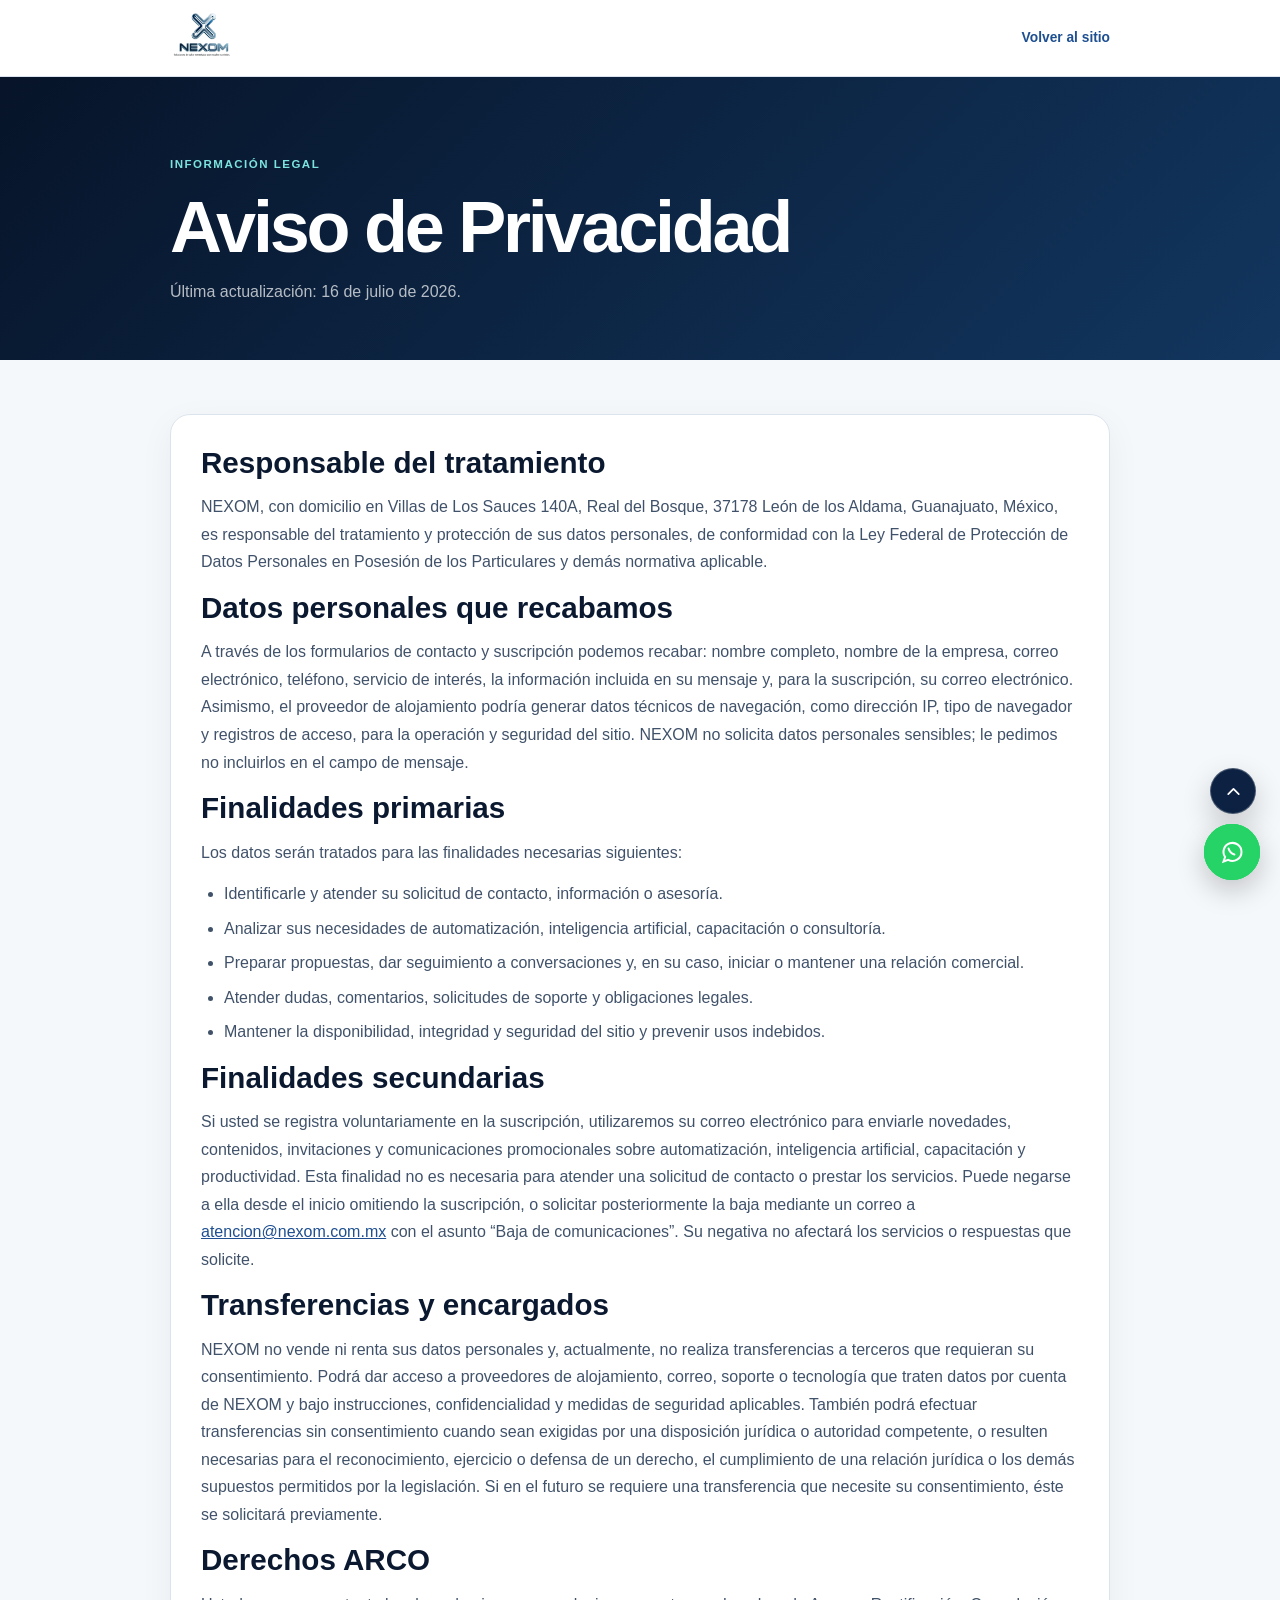
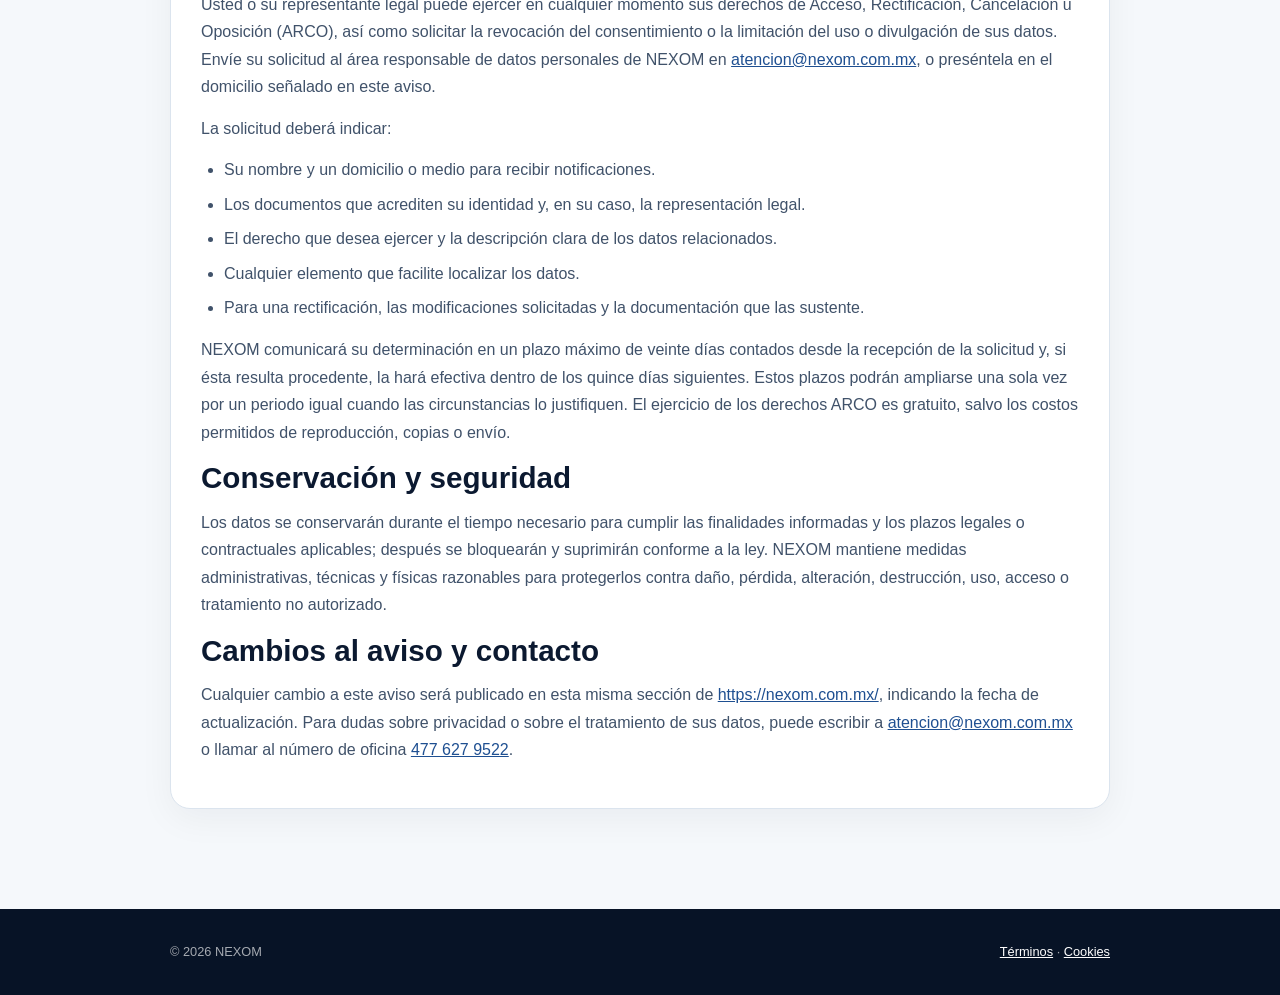
==== commit f57cb6b6: "Actualizar boton de WhatsApp con animacion pulsante" ====
--- a/aviso-de-privacidad/index.html
+++ b/aviso-de-privacidad/index.html
@@ -4,7 +4,7 @@
   <meta charset="utf-8"><meta name="viewport" content="width=device-width,initial-scale=1">
   <title>Aviso de Privacidad | NEXOM</title>
   <meta name="description" content="Aviso de Privacidad de NEXOM.">
-  <link rel="icon" href="../images/logo_nexom_sinfondo.png" type="image/png"><link rel="stylesheet" href="../css/legal.css">
+  <link rel="icon" href="../images/logo_nexom_sinfondo.png" type="image/png"><link rel="stylesheet" href="../css/legal.css"><link rel="stylesheet" href="../css/whatsapp.css?v=20261015-1">
 </head>
 <body id="top">
 <header class="legal-header"><div class="container legal-nav"><a class="legal-brand" href="../index.html" aria-label="NEXOM, inicio"><img src="../images/logo_nexom_sinfondo.png" alt="NEXOM"></a><a class="back-link" href="../index.html">Volver al sitio</a></div></header>
@@ -39,7 +39,7 @@
   <p>Cualquier cambio a este aviso será publicado en esta misma sección de <a href="https://nexom.com.mx/">https://nexom.com.mx/</a>, indicando la fecha de actualización. Para dudas sobre privacidad o sobre el tratamiento de sus datos, puede escribir a <a href="mailto:atencion@nexom.com.mx">atencion@nexom.com.mx</a> o llamar al número de oficina <a href="tel:+524776279522">477 627 9522</a>.</p>
 </article></div></main>
 <footer class="legal-footer"><div class="container legal-footer-inner"><span>© 2026 NEXOM</span><span><a href="../terminos-y-condiciones/index.html">Términos</a> · <a href="../politica-de-cookies/index.html">Cookies</a></span></div></footer>
-<a class="whatsapp" href="https://wa.me/message/NANT4QIZUF7PF1" target="_blank" rel="noopener noreferrer" aria-label="Contactar a NEXOM por WhatsApp"><svg viewBox="0 0 24 24" fill="none" aria-hidden="true"><path d="M20 11.5a8 8 0 0 1-11.8 7L4 20l1.4-4A8 8 0 1 1 20 11.5Z" stroke="currentColor" stroke-width="1.8"/><path d="M8.5 8.5c.8 3 2.2 4.4 5.2 5.2" stroke="currentColor" stroke-width="1.8" stroke-linecap="round"/></svg></a>
+<a class="whatsapp" href="https://wa.me/524776279522" target="_blank" rel="noopener noreferrer" aria-label="Hablar con el asistente virtual de NEXOM"><svg viewBox="0 0 24 24" fill="none" aria-hidden="true"><path d="M20 11.5a8 8 0 0 1-11.8 7L4 20l1.4-4A8 8 0 1 1 20 11.5Z" stroke="currentColor" stroke-width="1.8"/><path d="M8.5 8.5c.8 3 2.2 4.4 5.2 5.2" stroke="currentColor" stroke-width="1.8" stroke-linecap="round"/></svg><span class="whatsapp-tooltip" aria-hidden="true">Habla con nuestro asistente virtual</span></a>
 <a class="back-to-top" href="#top" aria-label="Volver al inicio de la página" title="Volver arriba"><svg viewBox="0 0 24 24" fill="none" aria-hidden="true"><path d="m6 15 6-6 6 6" stroke="currentColor" stroke-width="2" stroke-linecap="round" stroke-linejoin="round"/></svg></a>
 </body>
 </html>
--- a/css/whatsapp.css
+++ b/css/whatsapp.css
@@ -0,0 +1,125 @@
+.whatsapp {
+  position: fixed;
+  right: 20px;
+  bottom: 20px;
+  z-index: 500;
+  isolation: isolate;
+  display: grid;
+  width: 56px;
+  height: 56px;
+  place-items: center;
+  border-radius: 50%;
+  background: #25d366;
+  color: #fff;
+  box-shadow: 0 10px 28px rgba(0, 0, 0, .22);
+  transition: transform .22s ease, box-shadow .22s ease;
+  animation: whatsapp-attention 3s ease-in-out infinite;
+}
+
+.whatsapp::before,
+.whatsapp::after {
+  position: absolute;
+  z-index: -1;
+  inset: 0;
+  border: 2px solid #25d366;
+  border-radius: inherit;
+  content: "";
+  pointer-events: none;
+  animation: whatsapp-ripple 2.4s ease-out infinite;
+}
+
+.whatsapp::after {
+  animation-delay: 1.2s;
+}
+
+.whatsapp svg {
+  position: relative;
+  z-index: 1;
+  width: 27px;
+  height: 27px;
+}
+
+.whatsapp-tooltip {
+  position: absolute;
+  right: calc(100% + 12px);
+  top: 50%;
+  z-index: 2;
+  width: max-content;
+  max-width: min(280px, calc(100vw - 100px));
+  padding: 9px 12px;
+  border-radius: 8px;
+  background: #0d2242;
+  color: #fff;
+  font-size: .82rem;
+  font-weight: 600;
+  line-height: 1.35;
+  opacity: 0;
+  pointer-events: none;
+  transform: translate(4px, -50%);
+  transition: opacity .18s ease, transform .18s ease, visibility .18s ease;
+  visibility: hidden;
+}
+
+.whatsapp:hover,
+.whatsapp:focus-visible {
+  box-shadow: 0 12px 32px rgba(0, 0, 0, .28);
+  transform: scale(1.06);
+}
+
+.whatsapp:hover .whatsapp-tooltip,
+.whatsapp:focus-visible .whatsapp-tooltip {
+  opacity: 1;
+  transform: translate(0, -50%);
+  visibility: visible;
+}
+
+.whatsapp:focus-visible {
+  outline: 3px solid #0d2242;
+  outline-offset: 4px;
+}
+
+@keyframes whatsapp-ripple {
+  0% {
+    opacity: .45;
+    transform: scale(1);
+  }
+
+  100% {
+    opacity: 0;
+    transform: scale(1.85);
+  }
+}
+
+@keyframes whatsapp-attention {
+  0%, 100% {
+    box-shadow: 0 10px 28px rgba(0, 0, 0, .22);
+  }
+
+  50% {
+    box-shadow: 0 12px 31px rgba(37, 211, 102, .32);
+  }
+}
+
+@media (max-width: 680px) {
+  .whatsapp {
+    right: calc(16px + env(safe-area-inset-right, 0px));
+    bottom: calc(16px + env(safe-area-inset-bottom, 0px));
+    width: 58px;
+    height: 58px;
+  }
+}
+
+@media (prefers-reduced-motion: reduce) {
+  .whatsapp,
+  .whatsapp::before,
+  .whatsapp::after,
+  .whatsapp-tooltip {
+    animation: none;
+    transition: none;
+  }
+
+  .whatsapp:hover,
+  .whatsapp:focus-visible {
+    transform: none;
+  }
+}
